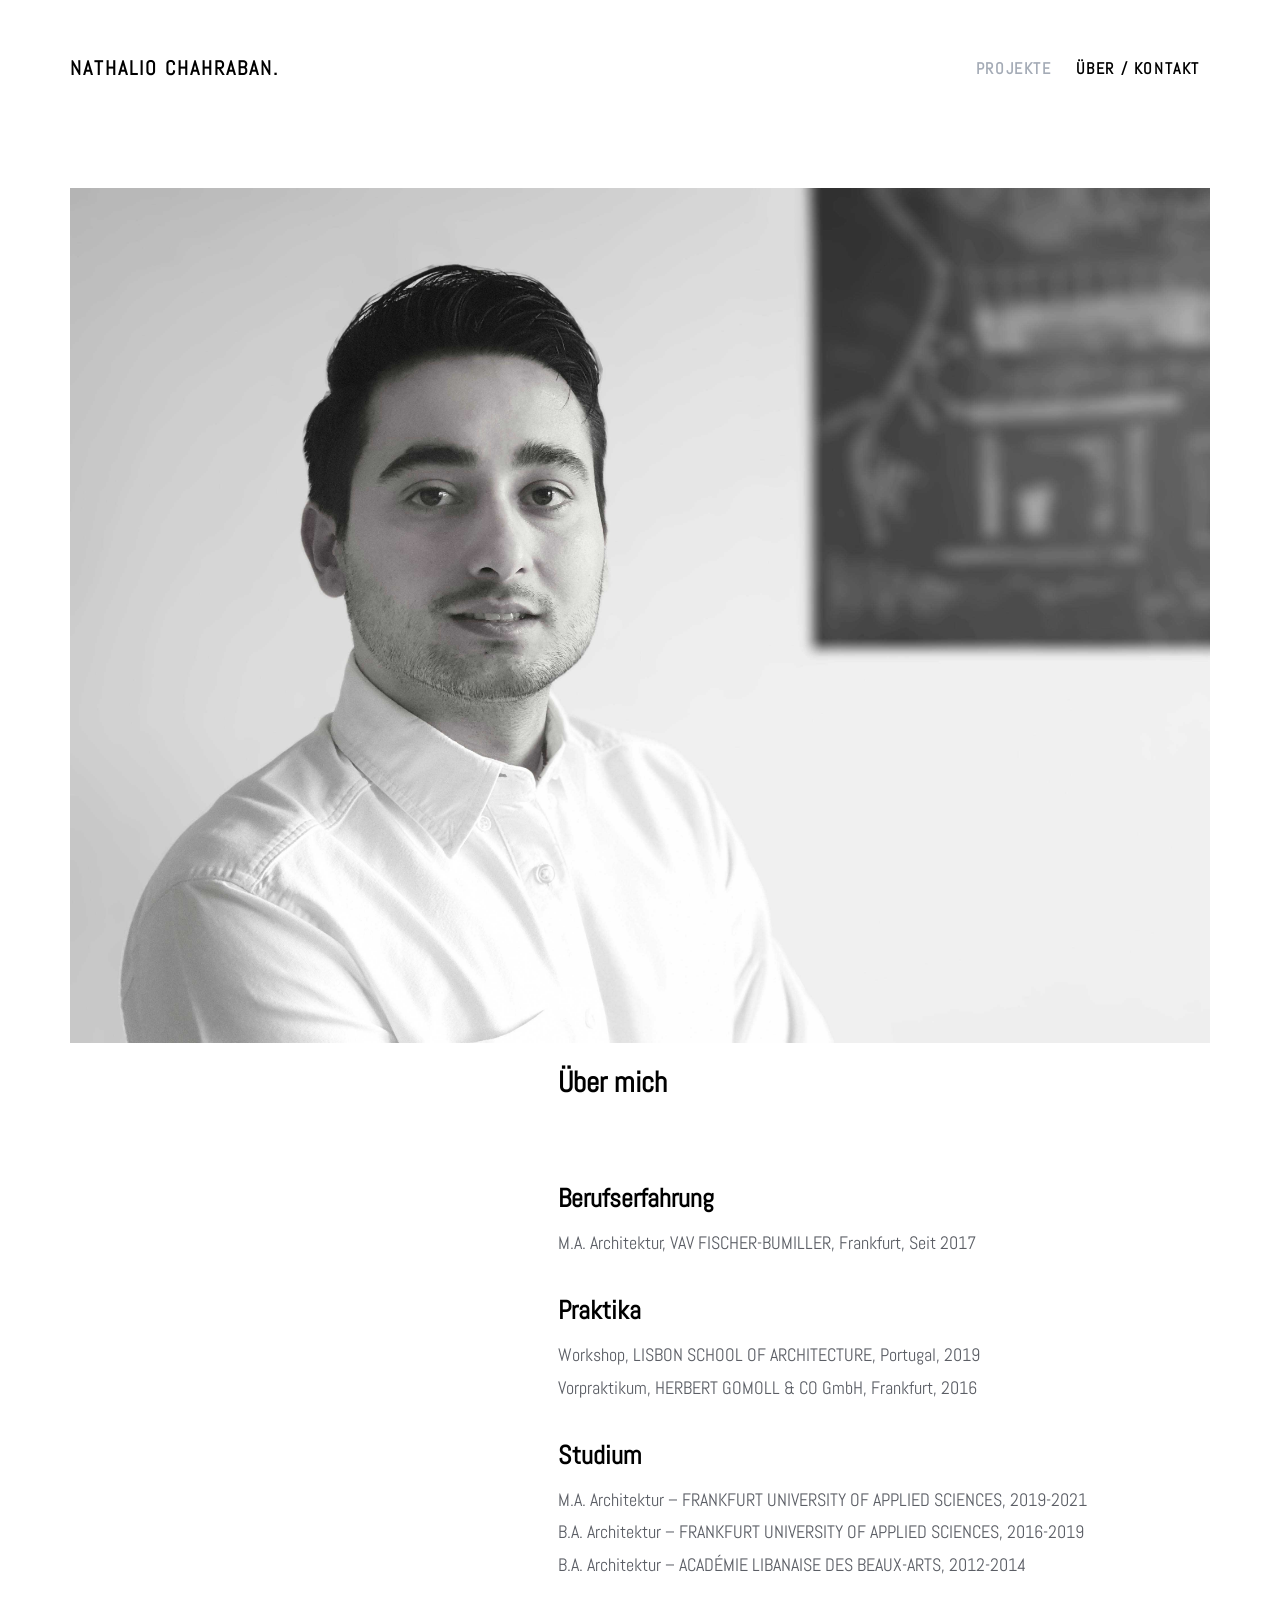
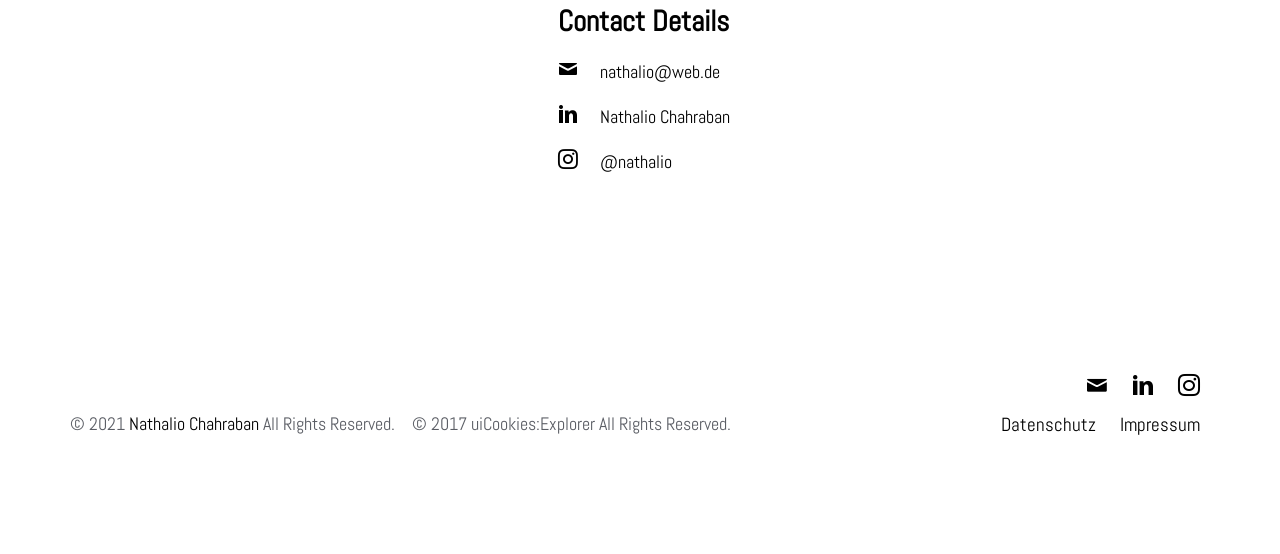
==== about.html @ 7915c9bc "a" ====
<!DOCTYPE html>
<html lang="en">
  <head>
    <meta charset="utf-8">
    <meta name="viewport" content="width=device-width, initial-scale=1">
    <title>&Uuml;ber | Nathalio Chahraban</title>
    
    <meta name="description" content="Portfolio">
	<meta name="keywords" content="Architektur, Architecture, Portfolio">
	<meta name="author" content="Nathalio Chahraban">	
	<meta property="og:title" content="Über | Nathalio Chahraban">  <!--#-->
	<meta property="og:description" content="Über Nathalio Chahraban"> <!--#-->
	<meta property="og:url" content="#">  <!--#-->
	<meta property="og:locale" content="de_DE">
	<meta property="og:type" content="website">
	<meta property="og:site_name" content="Nathalio Chahraban">
	<link rel="icon" type="image/jpg" href="img/LogoNC.jpg" img="img/LogoNC.jpg"/>
      
    <link href="https://fonts.googleapis.com/css?family=Abel" rel="stylesheet">
    <link rel="stylesheet" href="css/styles-merged.css">
    <link rel="stylesheet" href="css/style.min.css">
    <link rel="stylesheet" href="css/custom.css">

    <!--[if lt IE 9]>
      <script src="js/vendor/html5shiv.min.js"></script>
      <script src="js/vendor/respond.min.js"></script>
    <![endif]-->
  </head>
  <body>

  <!-- START: header -->
  

  <header role="banner" class="probootstrap-header">
    <div class="container">
        <a href="index.html" class="probootstrap-logo">Nathalio Chahraban<span>.</span></a>
        
        <a href="#" class="probootstrap-burger-menu visible-xs" ><i>Menu</i></a>
        <div class="mobile-menu-overlay"></div>

        <nav role="navigation" class="probootstrap-nav hidden-xs">
          <ul class="probootstrap-main-nav">
            <li><a href="index.html">Projekte</a></li>
            <li class="active"><a href="about.html">&Uuml;ber / Kontakt </a></li>
          </ul>
          <div class="extra-text visible-xs"> 
            <a href="#" class="probootstrap-burger-menu"><i>Menu</i></a>
            <ul class="social-buttons">
              <li><a href="mailto:nathalio@web.de"><i class="icon-mail"></i></a></li> 
              <li><a href="http://www.linkedin.com/in/nathalio-chahraban-"><i class="icon-linkedin"></i></a></li>
              <li><a href="https://www.instagram.com/nathalio/"><i class="icon-instagram2"></i></a></li> 
            </ul>
          </div>
        </nav>
    </div>
  </header>
  <!-- END: header -->

  <section class="probootstrap-section">
    <div class="container">
      <div class="row">
        <div class="col-md-12">
          <p><img src="img/20210424_194144_P_BWcW.jpg" class="img-responsive" alt="Nathalio Chahraban"></p>
        </div>
      </div>
      <div class="row">
        <div class="col-md-7 col-md-push-5">
            <h1><strong>Über mich</strong></h1>
            <br>

            <h2><strong>Berufserfahrung</strong></h2>
            <p>M.A. Architektur, VAV FISCHER-BUMILLER, Frankfurt, Seit 2017</p>

            <h2><strong>Praktika</strong></h2>
            <p>Workshop, LISBON SCHOOL OF ARCHITECTURE, Portugal, 2019 <br>
            Vorpraktikum, HERBERT GOMOLL & CO GmbH, Frankfurt, 2016</p>

            <h2><strong>Studium</strong></h2>
            <p>M.A. Architektur – FRANKFURT UNIVERSITY OF APPLIED SCIENCES, 2019-2021 <br>
            B.A.  Architektur – FRANKFURT UNIVERSITY OF APPLIED SCIENCES, 2016-2019 <br>
            B.A.  Architektur – ACADÉMIE LIBANAISE DES BEAUX-ARTS, 2012-2014<br>
            </p>

            <h1><strong>Contact Details</strong></h1>
            <ul class="with-icon colored">
            <li><a href="mailto:nathalio@web.de"><i class="icon-mail"></i><span>&emsp; nathalio@web.de</span></a></li>
            <li><a href="http://www.linkedin.com/in/nathalio-chahraban-"><i class="icon-linkedin"></i><span>&emsp; Nathalio Chahraban</span></a></li>
            <li><a href="https://www.instagram.com/nathalio/"><i class="icon-instagram2"></i><span>&emsp; @nathalio</span></a></li> 
          </ul>
          
        </div>
      </div>
    </div>
  </section>
  <!-- END section -->

  <footer class="probootstrap-footer" role="contentinfo">
    <div class="container">
      <div class="row">
        <div class="col-md-12">
          <ul class="probootstrap-social">
              <li><a href="mailto:nathalio@web.de"><i class="icon-mail"></i></a></li> 
              <li><a href="http://www.linkedin.com/in/nathalio-chahraban-"><i class="icon-linkedin"></i></a></li>
              <li><a href="https://www.instagram.com/nathalio/"><i class="icon-instagram2"></i></a></li> 
          </ul>
        </div>
      </div>
        
    <div class="row">
	  <div class="col-md-12">
      <p class="probootstrap-copyright">&copy; 2021 <a href="https://index.html">Nathalio Chahraban </a> All Rights Reserved. &ensp; &copy; 2017 uiCookies:Explorer All Rights Reserved.</p>
	  <!-- <p class="probootstrap-copyright">&copy; 2017 <a href="https://uicookies.com/">uiCookies:Explorer</a> All Rights Reserved.</p> -->
		<ul class="probootstrap-social">
			<li><a href="datenschutzerklaerung.html" style="font-size:19px">Datenschutz</a></li>
			<li><a href="impressum.html" style="font-size:19px">Impressum</a></li>
		</ul>
	  </div>
	  </div> 
        
    </div>
  </footer>

  <div class="gototop js-top">
    <a href="#" class="js-gotop"><i class="icon-chevron-thin-up"></i></a>
  </div>
  

  <script src="js/scripts.min.js"></script>
  <script src="js/main.min.js"></script>
  <script src="js/custom.js"></script>
  </body>
</html>
---- css/custom.css ----
/* Your custom css code goes here */
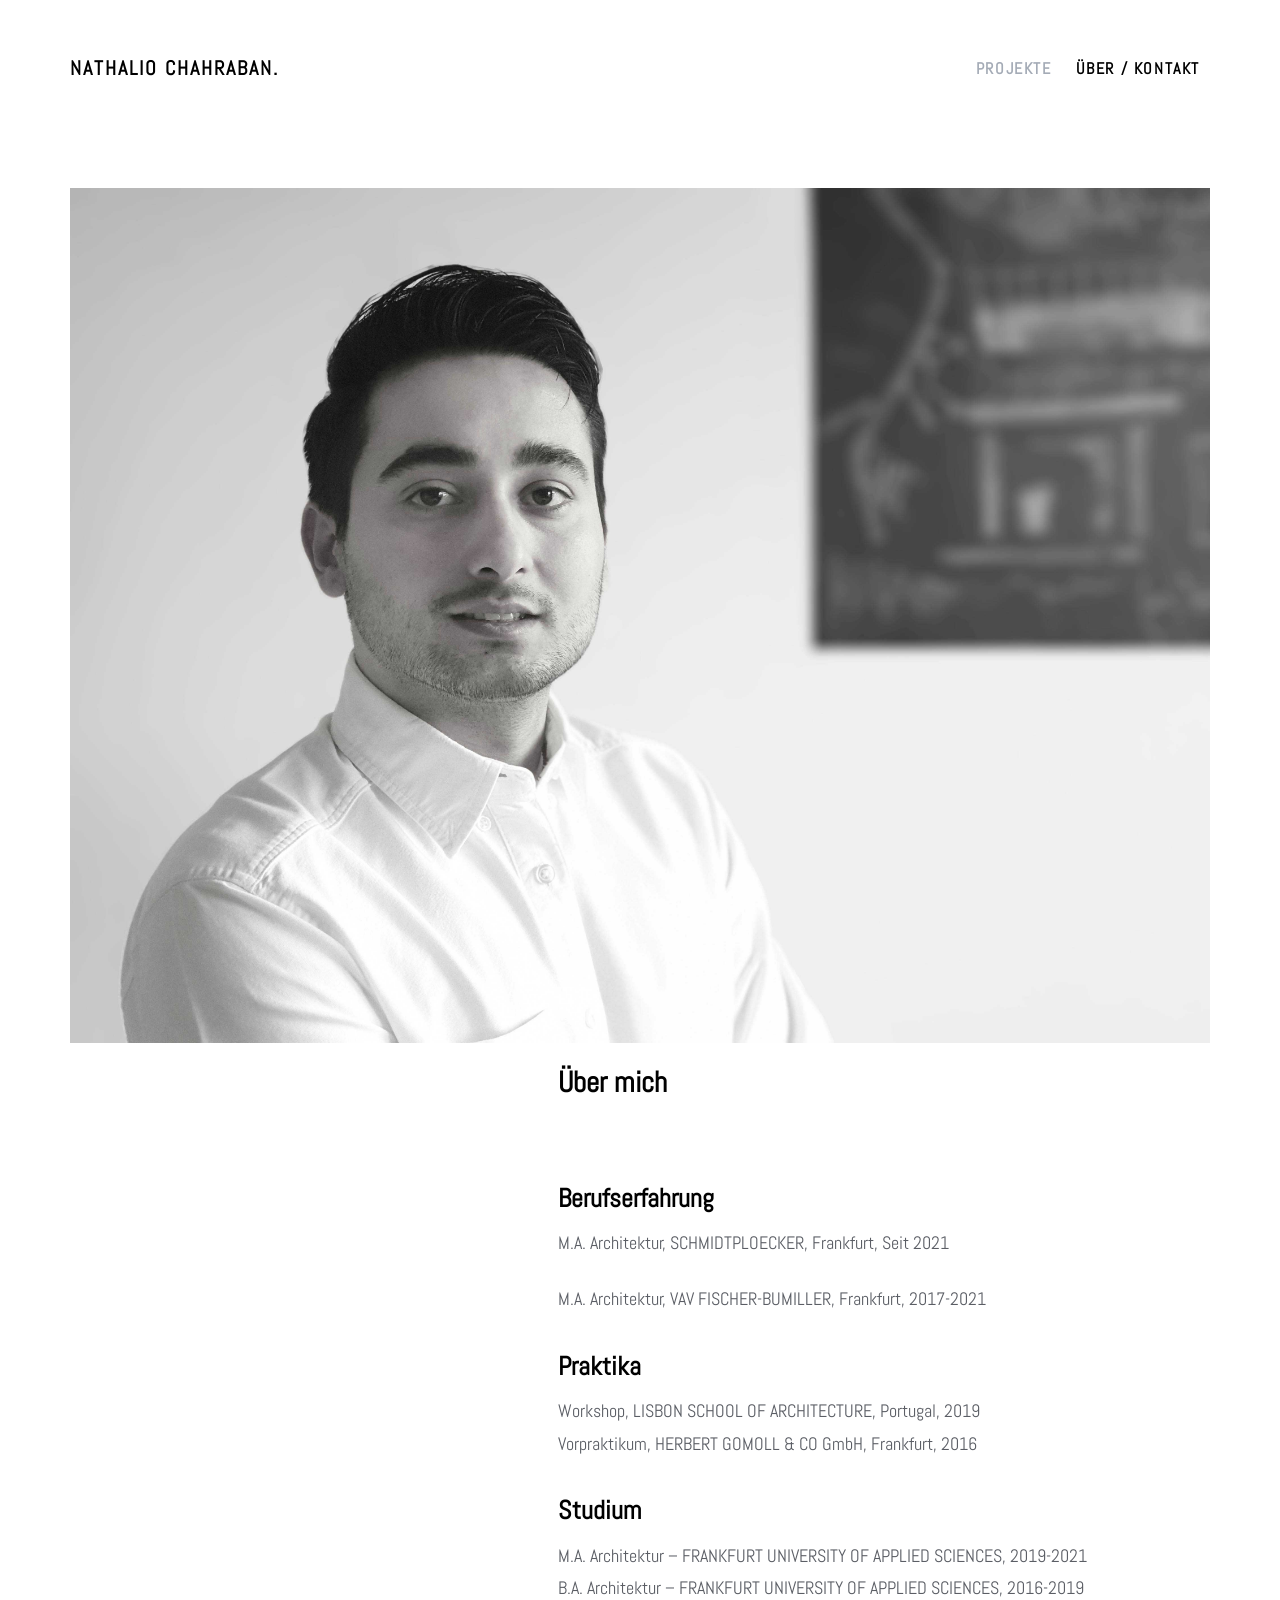
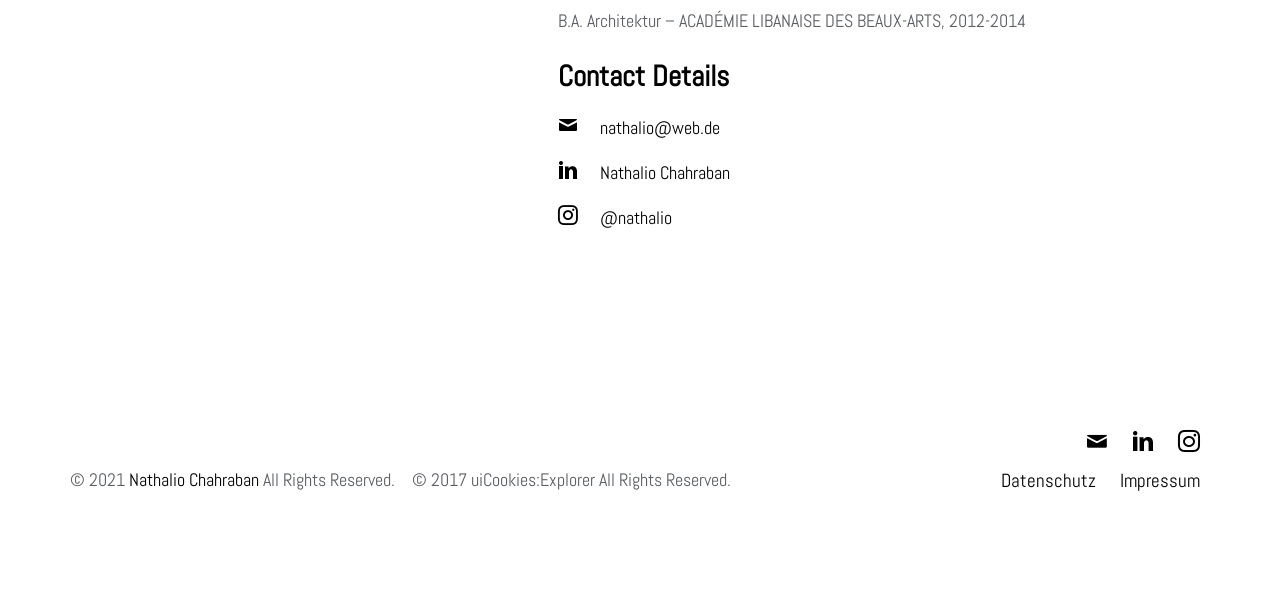
==== commit cbff2fab: "com1" ====
--- a/about.html
+++ b/about.html
@@ -20,6 +20,17 @@
     <link rel="stylesheet" href="css/styles-merged.css">
     <link rel="stylesheet" href="css/style.min.css">
     <link rel="stylesheet" href="css/custom.css">
+
+<meta name="google-site-verification" content="vlOow_27LltvTFLL6Vf3A-L2KyhU3dFssxjNwWQqyhc" />
+
+      <script async src="https://www.googletagmanager.com/gtag/js?id=G-EHXX9FZ01V"></script>
+  <script>
+    window.dataLayer = window.dataLayer || [];
+    function gtag(){dataLayer.push(arguments);}
+    gtag('js', new Date());
+    gtag('config', 'G-EHXX9FZ01V');
+  </script>
+
 
     <!--[if lt IE 9]>
       <script src="js/vendor/html5shiv.min.js"></script>
@@ -69,7 +80,8 @@
             <br>
 
             <h2><strong>Berufserfahrung</strong></h2>
-            <p>M.A. Architektur, VAV FISCHER-BUMILLER, Frankfurt, Seit 2017</p>
+	    <p>M.A. Architektur, SCHMIDTPLOECKER, Frankfurt, Seit 2021</p>
+            <p>M.A. Architektur, VAV FISCHER-BUMILLER, Frankfurt, 2017-2021</p>
 
             <h2><strong>Praktika</strong></h2>
             <p>Workshop, LISBON SCHOOL OF ARCHITECTURE, Portugal, 2019 <br>
@@ -108,7 +120,7 @@
         
     <div class="row">
 	  <div class="col-md-12">
-      <p class="probootstrap-copyright">&copy; 2021 <a href="https://index.html">Nathalio Chahraban </a> All Rights Reserved. &ensp; &copy; 2017 uiCookies:Explorer All Rights Reserved.</p>
+      <p class="probootstrap-copyright">&copy; 2021 <a href="https://nathalio.de/">Nathalio Chahraban </a> All Rights Reserved. &ensp; &copy; 2017 uiCookies:Explorer All Rights Reserved.</p>
 	  <!-- <p class="probootstrap-copyright">&copy; 2017 <a href="https://uicookies.com/">uiCookies:Explorer</a> All Rights Reserved.</p> -->
 		<ul class="probootstrap-social">
 			<li><a href="datenschutzerklaerung.html" style="font-size:19px">Datenschutz</a></li>
@@ -129,4 +141,4 @@
   <script src="js/main.min.js"></script>
   <script src="js/custom.js"></script>
   </body>
-</html>+</html>
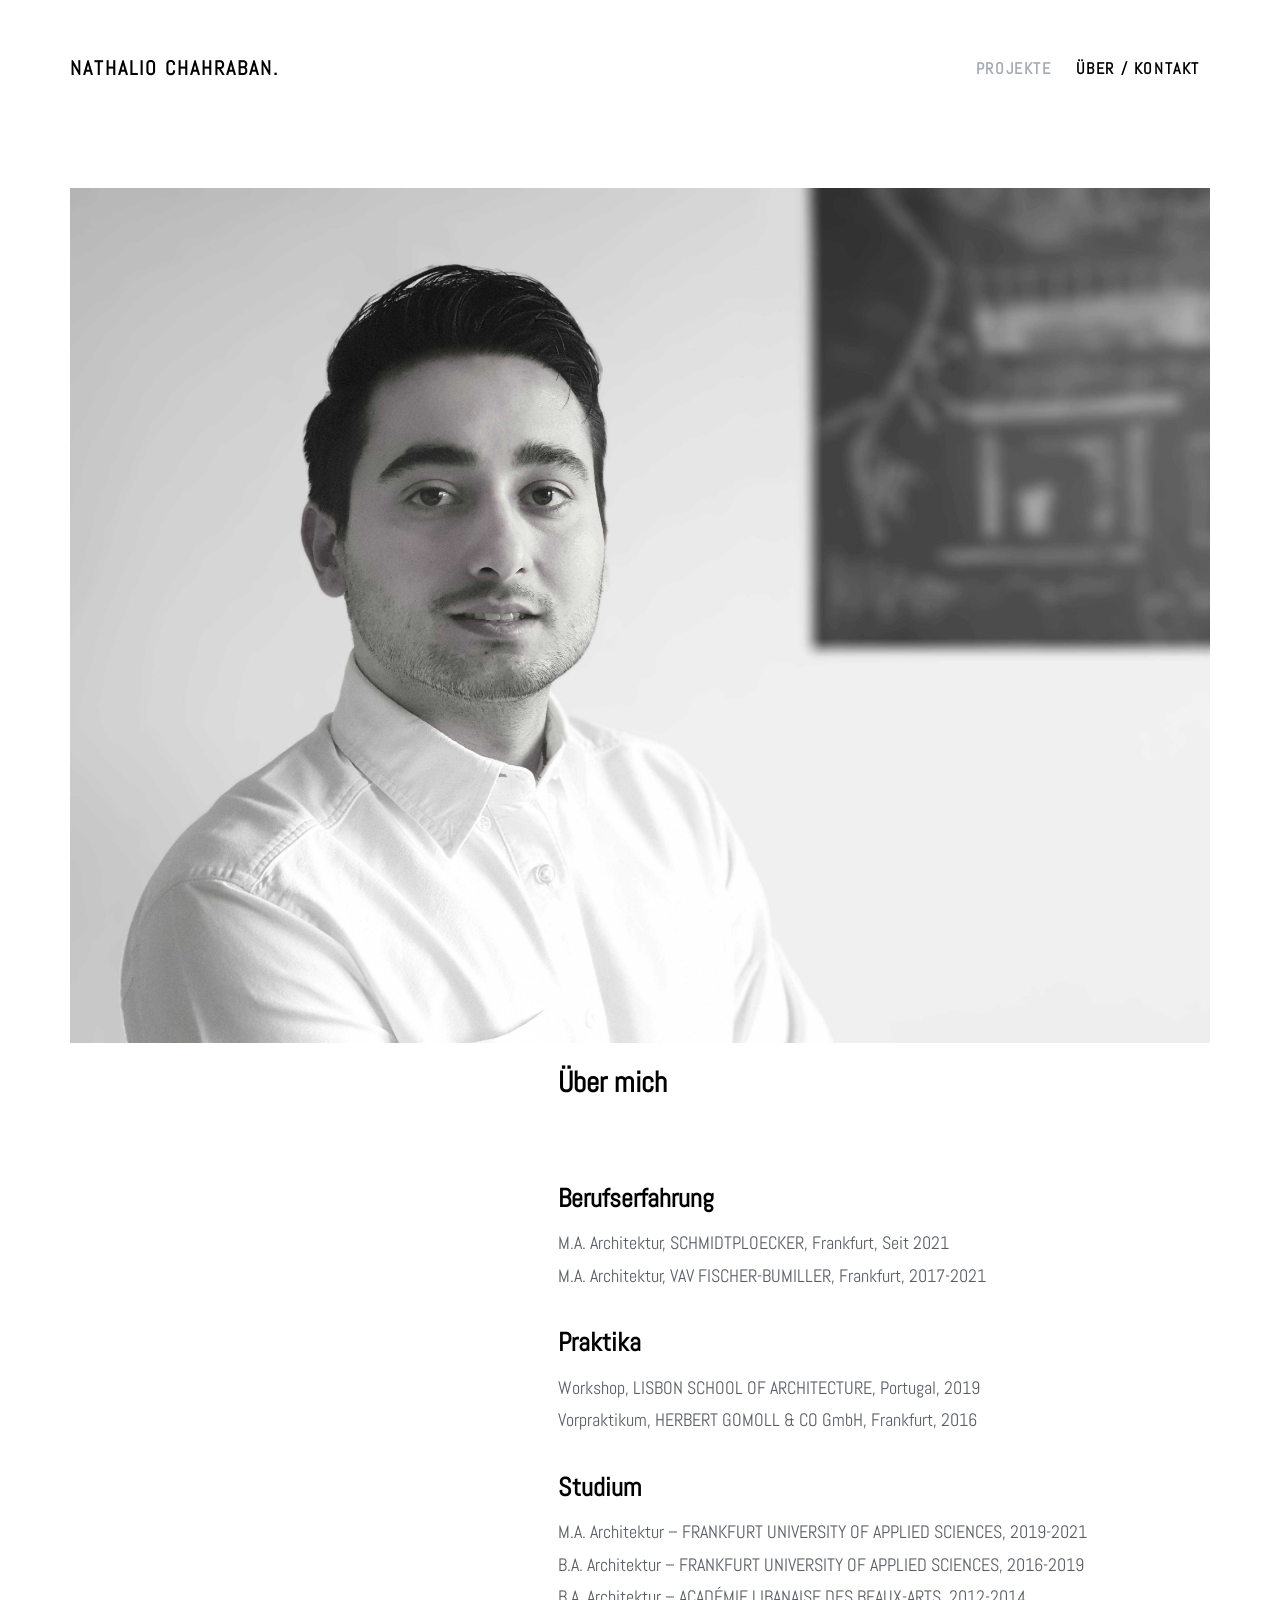
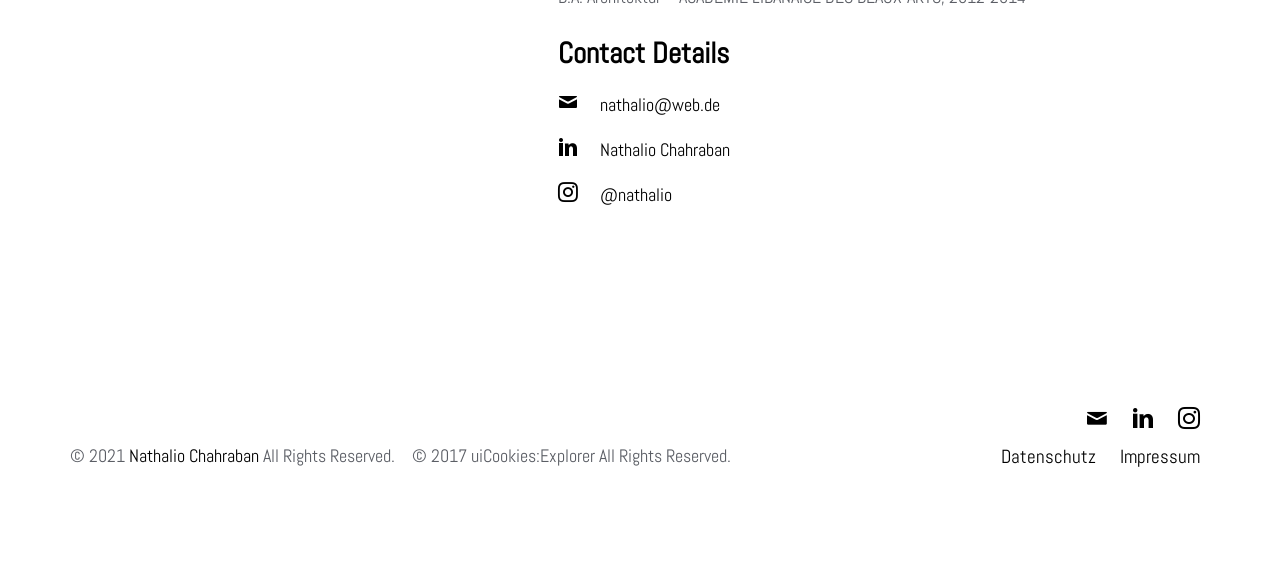
==== commit 02540441: "com1" ====
--- a/about.html
+++ b/about.html
@@ -80,8 +80,8 @@
             <br>
 
             <h2><strong>Berufserfahrung</strong></h2>
-	    <p>M.A. Architektur, SCHMIDTPLOECKER, Frankfurt, Seit 2021</p>
-            <p>M.A. Architektur, VAV FISCHER-BUMILLER, Frankfurt, 2017-2021</p>
+	    <p>M.A. Architektur, SCHMIDTPLOECKER, Frankfurt, Seit 2021<br>
+            M.A. Architektur, VAV FISCHER-BUMILLER, Frankfurt, 2017-2021</p>
 
             <h2><strong>Praktika</strong></h2>
             <p>Workshop, LISBON SCHOOL OF ARCHITECTURE, Portugal, 2019 <br>
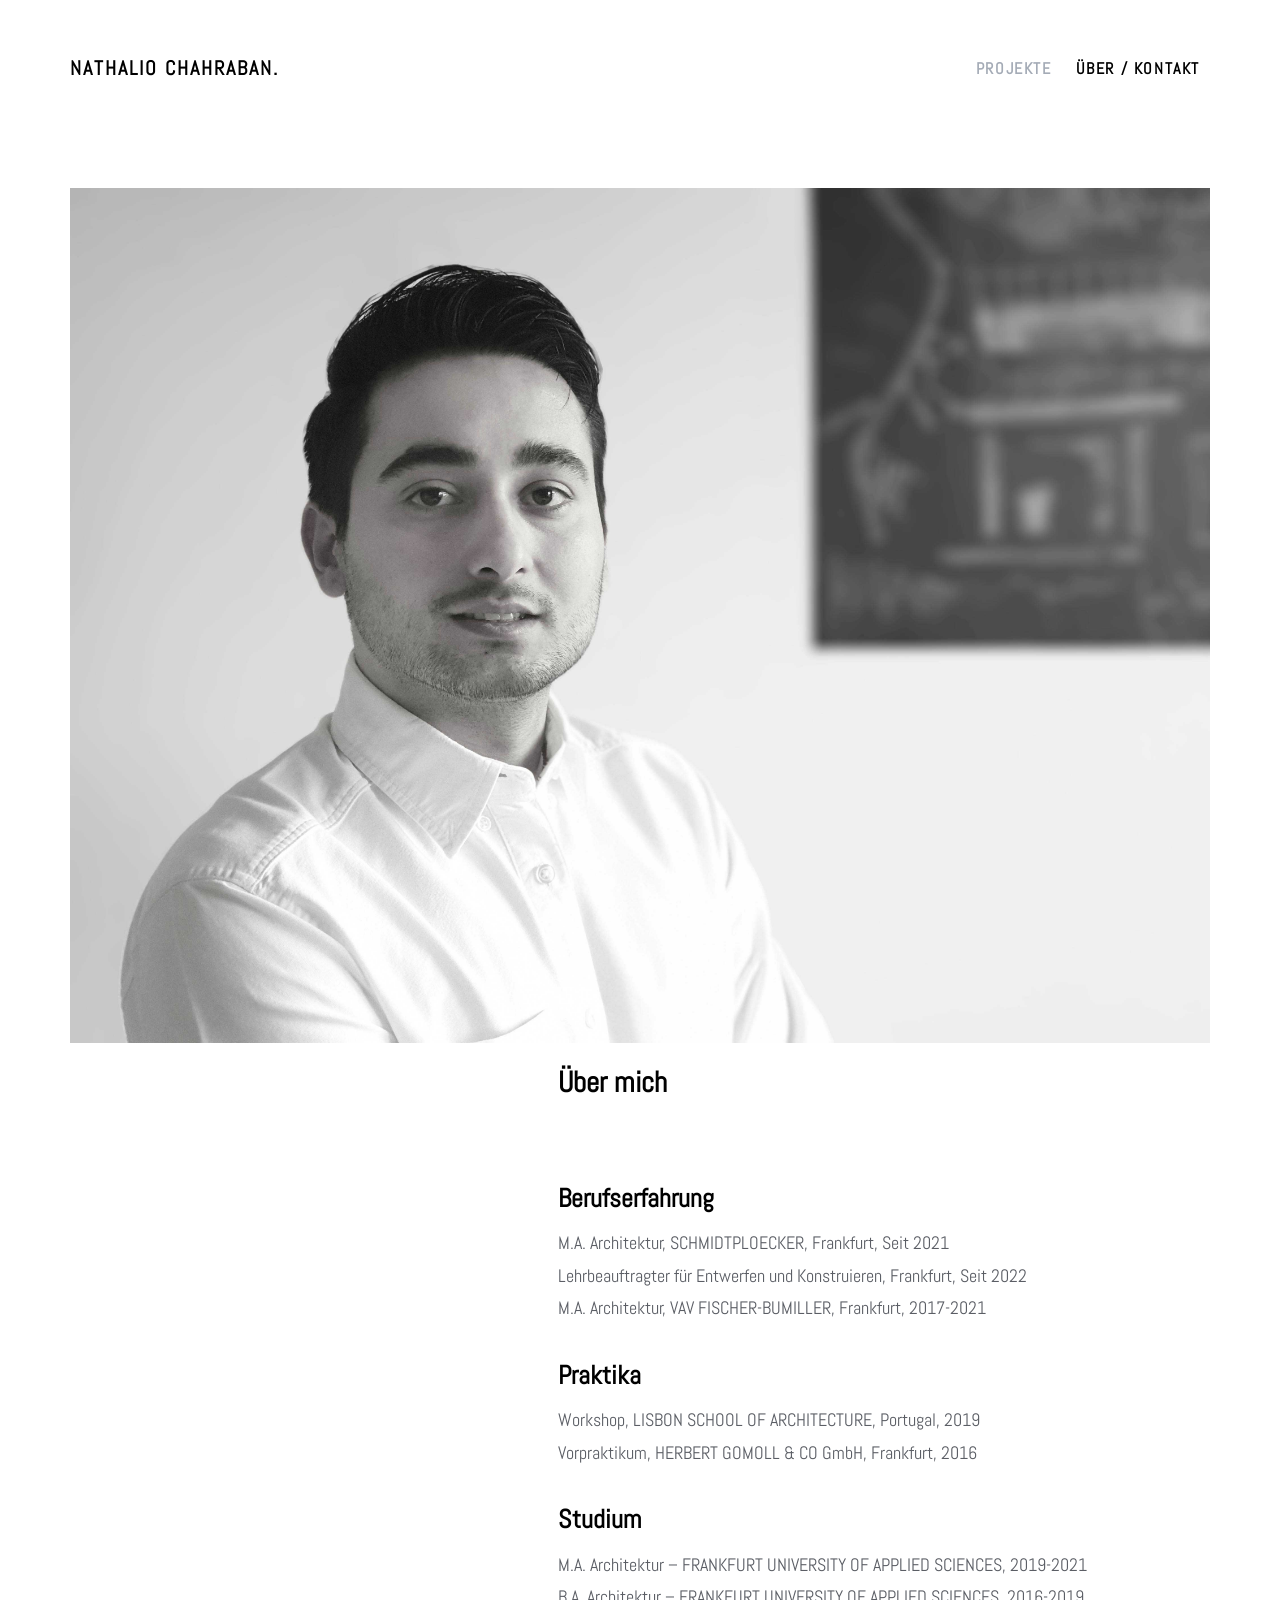
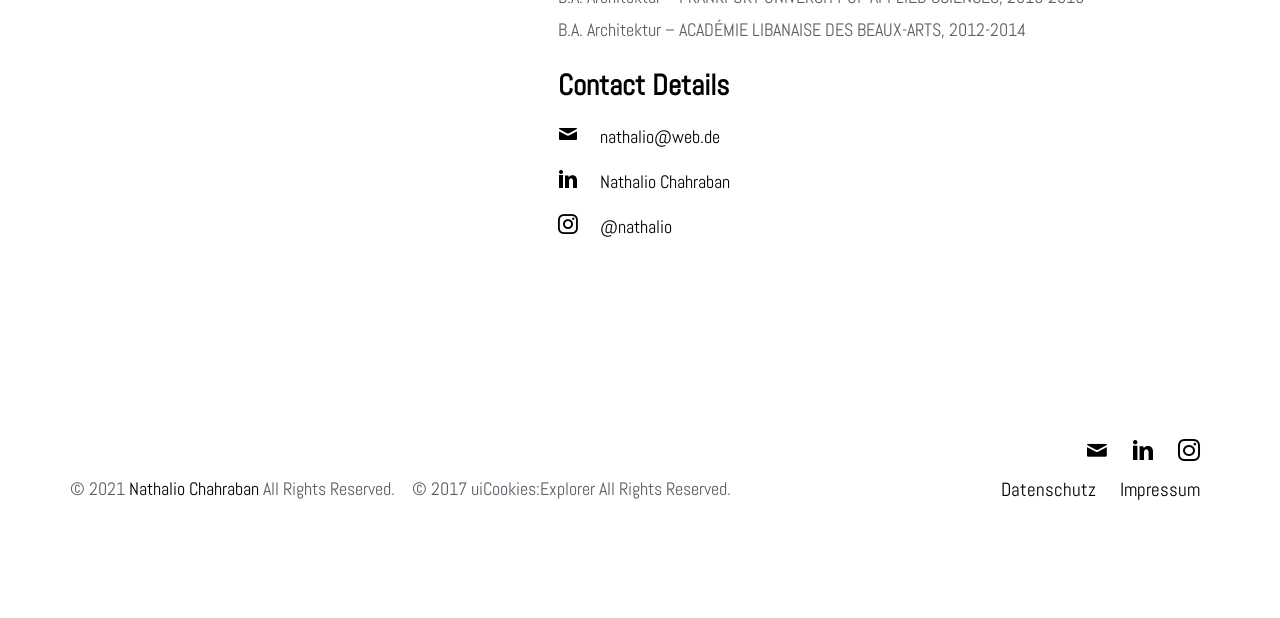
==== commit 3a090d30: "about update" ====
--- a/about.html
+++ b/about.html
@@ -81,6 +81,7 @@
 
             <h2><strong>Berufserfahrung</strong></h2>
 	    <p>M.A. Architektur, SCHMIDTPLOECKER, Frankfurt, Seit 2021<br>
+	    Lehrbeauftragter f&uuml;r Entwerfen und Konstruieren, Frankfurt, Seit 2022<br>
             M.A. Architektur, VAV FISCHER-BUMILLER, Frankfurt, 2017-2021</p>
 
             <h2><strong>Praktika</strong></h2>
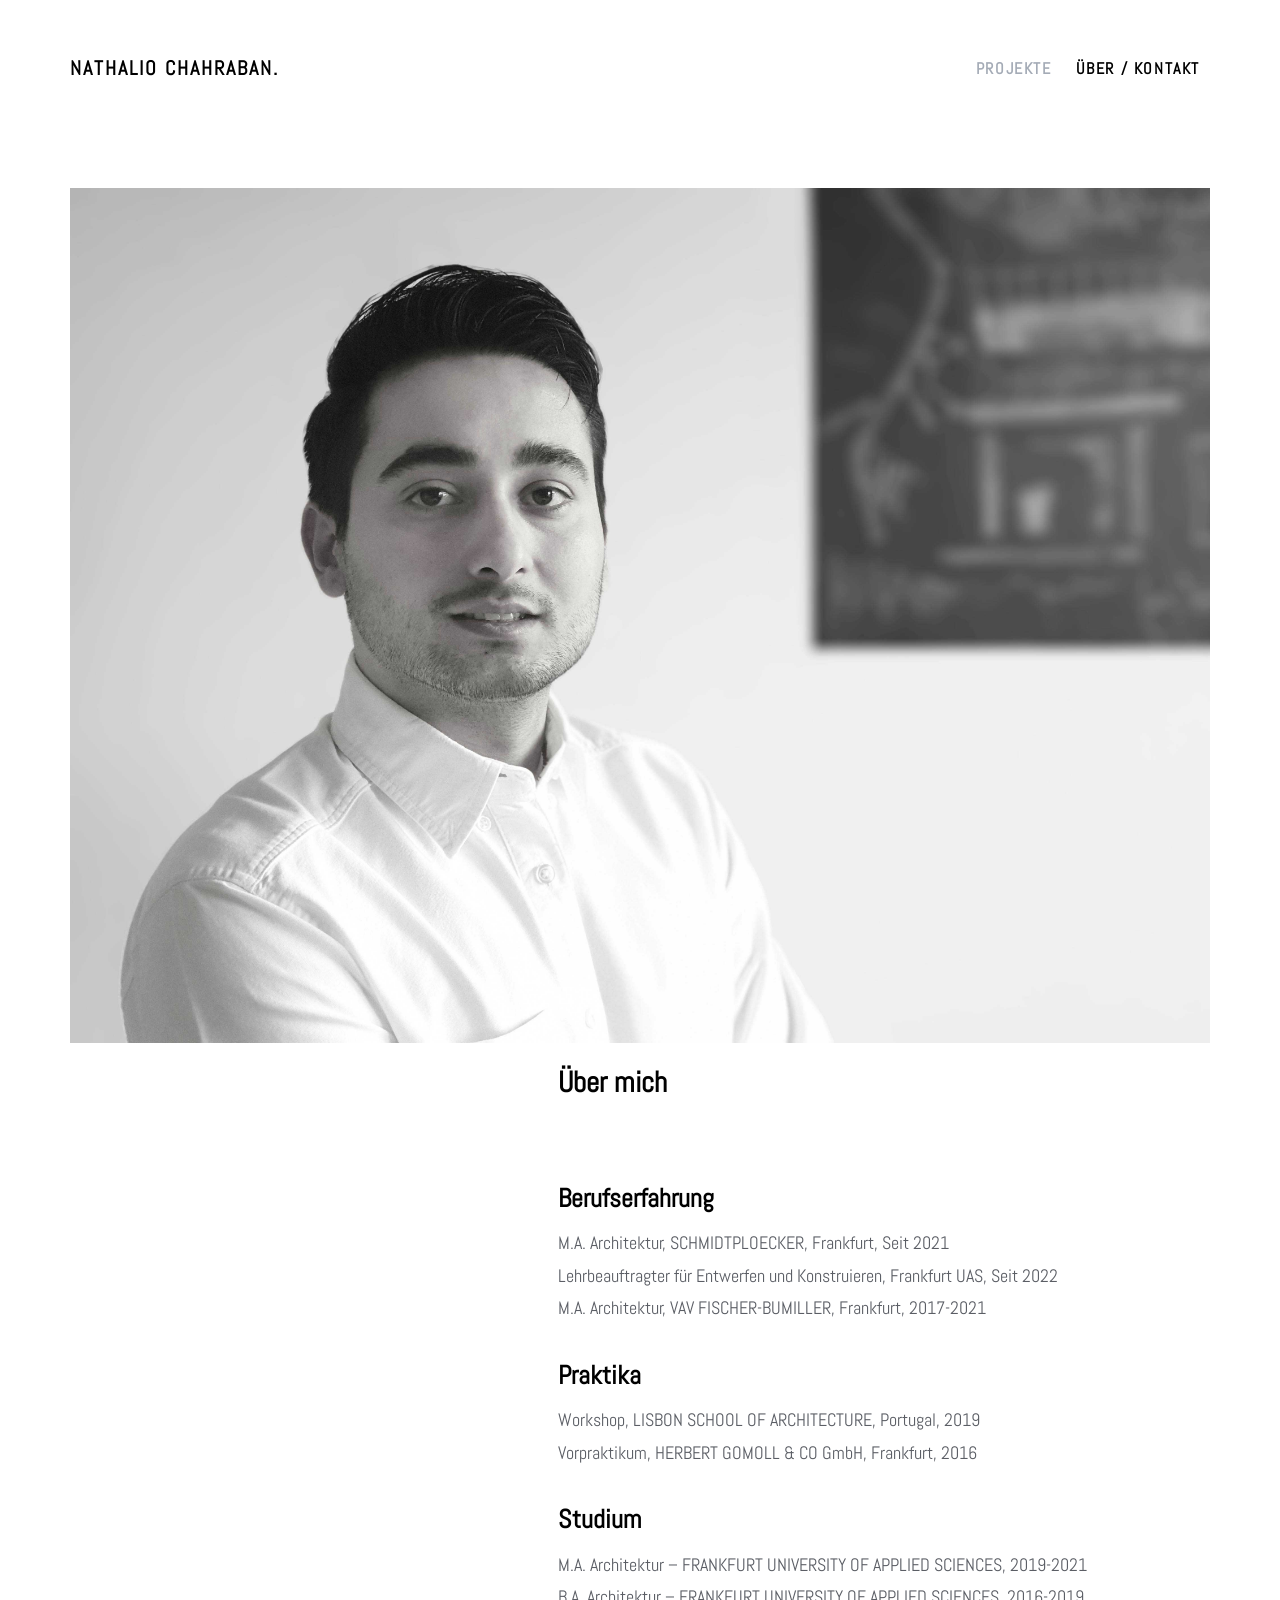
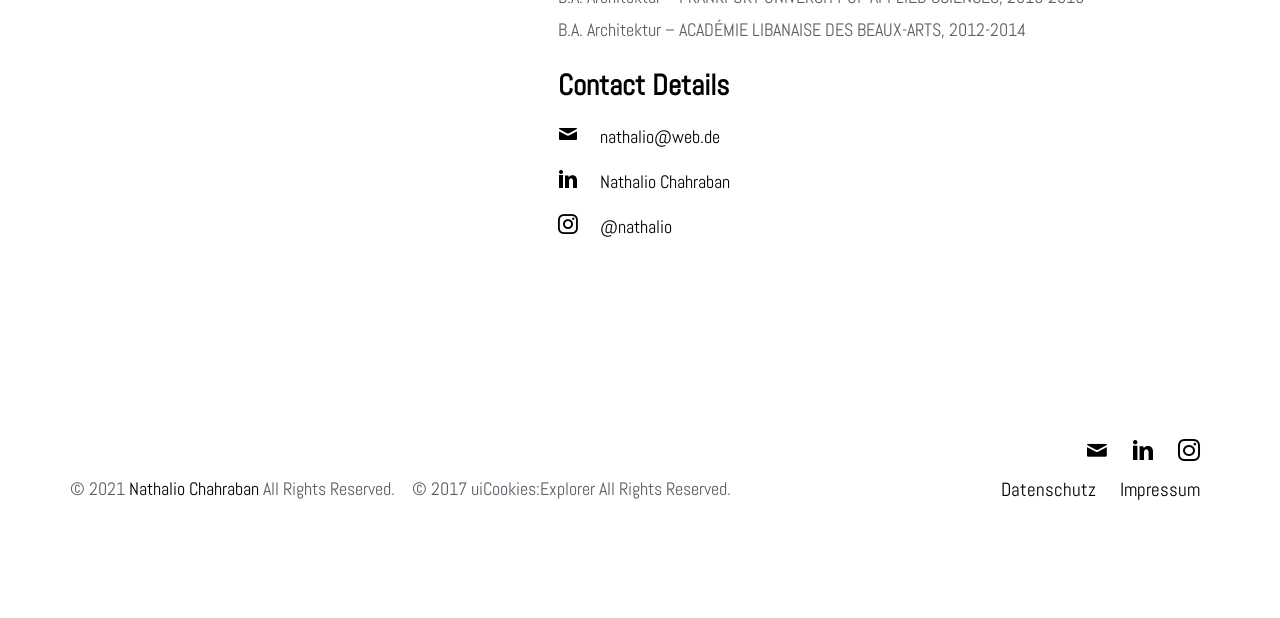
==== commit 8a6b4fcc: "Name geändert" ====
--- a/about.html
+++ b/about.html
@@ -81,7 +81,7 @@
 
             <h2><strong>Berufserfahrung</strong></h2>
 	    <p>M.A. Architektur, SCHMIDTPLOECKER, Frankfurt, Seit 2021<br>
-	    Lehrbeauftragter f&uuml;r Entwerfen und Konstruieren, Frankfurt, Seit 2022<br>
+	    Lehrbeauftragter f&uuml;r Entwerfen und Konstruieren, Frankfurt UAS, Seit 2022<br>
             M.A. Architektur, VAV FISCHER-BUMILLER, Frankfurt, 2017-2021</p>
 
             <h2><strong>Praktika</strong></h2>
